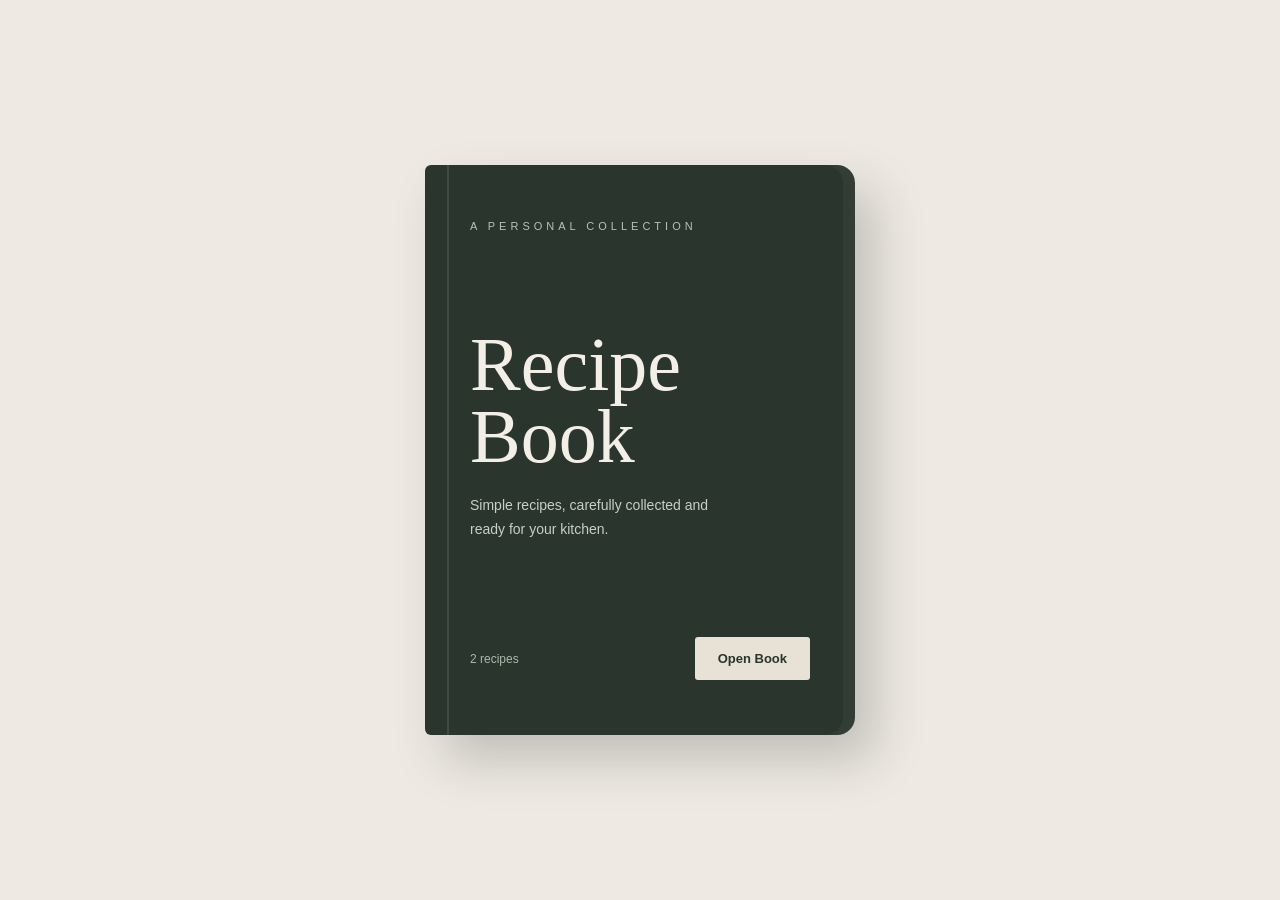
==== index.html @ c678ca1b "initial commit" ====
<!DOCTYPE html>
<html lang="en">
<head>
  <meta charset="UTF-8">
  <meta name="viewport" content="width=device-width, initial-scale=1.0">
  <title>Recipe Book</title>

  <style>
    * {
      box-sizing: border-box;
      margin: 0;
      padding: 0;
    }

    body {
      min-height: 100vh;
      font-family: Inter, Arial, sans-serif;
      background: #eeeae3;
      color: #292823;
      display: flex;
      align-items: center;
      justify-content: center;
    }

    .container {
      width: min(1100px, 92%);
      min-height: 650px;
      display: flex;
      align-items: center;
      justify-content: center;
    }

    .book-cover {
      width: 430px;
      height: 570px;
      background: #29352d;
      border-radius: 6px 18px 18px 6px;
      box-shadow:
        20px 25px 50px rgba(30, 35, 30, 0.22),
        inset -12px 0 0 rgba(255,255,255,0.04);
      color: #f3efe7;
      padding: 55px 45px;
      display: flex;
      flex-direction: column;
      justify-content: space-between;
      position: relative;
      overflow: hidden;
    }

    .book-cover::before {
      content: "";
      position: absolute;
      left: 22px;
      top: 0;
      width: 2px;
      height: 100%;
      background: rgba(255,255,255,0.1);
    }

    .eyebrow {
      text-transform: uppercase;
      letter-spacing: 4px;
      font-size: 11px;
      color: #b9c2b8;
    }

    h1 {
      font-family: Georgia, serif;
      font-size: clamp(48px, 7vw, 76px);
      line-height: 0.95;
      font-weight: 400;
    }

    .subtitle {
      margin-top: 22px;
      max-width: 270px;
      color: #c9cec8;
      line-height: 1.7;
      font-size: 14px;
    }

    .cover-bottom {
      display: flex;
      align-items: center;
      justify-content: space-between;
      gap: 20px;
    }

    .recipe-count {
      font-size: 12px;
      color: #adb7ad;
    }

    .open-btn {
      border: 0;
      background: #e8e1d5;
      color: #29352d;
      padding: 14px 23px;
      border-radius: 3px;
      cursor: pointer;
      font-size: 13px;
      font-weight: 600;
      transition: 0.2s ease;
    }

    .open-btn:hover {
      background: white;
      transform: translateY(-2px);
    }

    @media (max-width: 600px) {
      .book-cover {
        width: 100%;
        max-width: 390px;
        height: 540px;
        padding: 45px 35px;
      }
    }
  </style>
</head>

<body>

  <main class="container">
    <section class="book-cover">
      <div>
        <div class="eyebrow">A personal collection</div>
      </div>

      <div>
        <h1>Recipe<br>Book</h1>
        <p class="subtitle">
          Simple recipes, carefully collected and ready for your kitchen.
        </p>
      </div>

      <div class="cover-bottom">
        <span class="recipe-count" id="recipeCount"></span>
        <button class="open-btn" onclick="openBook()">Open Book</button>
      </div>
    </section>
  </main>

  <script>
    const STORAGE_KEY = "virtualRecipeBook";

    function getRecipes() {
      const saved = localStorage.getItem(STORAGE_KEY);

      if (saved) {
        return JSON.parse(saved);
      }

      const defaultRecipes = [
        {
          id: crypto.randomUUID(),
          title: "Creamy Garlic Pasta",
          category: "Dinner",
          cookTime: "25 minutes",
          ingredients: [
            "200g pasta",
            "3 cloves garlic",
            "1 cup heavy cream",
            "50g parmesan",
            "1 tbsp olive oil",
            "Salt and black pepper"
          ],
          steps: [
            "Cook pasta according to package instructions.",
            "Heat olive oil and sauté minced garlic.",
            "Add cream and simmer for 3 minutes.",
            "Stir in parmesan until smooth.",
            "Add pasta and season with salt and pepper."
          ],
          imageUrl: ""
        },
        {
          id: crypto.randomUUID(),
          title: "Classic Pancakes",
          category: "Breakfast",
          cookTime: "20 minutes",
          ingredients: [
            "1 cup flour",
            "2 tbsp sugar",
            "1 tsp baking powder",
            "1 egg",
            "3/4 cup milk",
            "2 tbsp melted butter"
          ],
          steps: [
            "Whisk the flour, sugar and baking powder.",
            "Add egg, milk and melted butter.",
            "Mix until just combined.",
            "Cook portions on a lightly buttered pan.",
            "Flip when bubbles appear and cook until golden."
          ],
          imageUrl: ""
        }
      ];

      localStorage.setItem(STORAGE_KEY, JSON.stringify(defaultRecipes));
      return defaultRecipes;
    }

    function openBook() {
      window.location.href = "book.html";
    }

    document.getElementById("recipeCount").textContent =
      `${getRecipes().length} recipes`;
  </script>

</body>
</html>
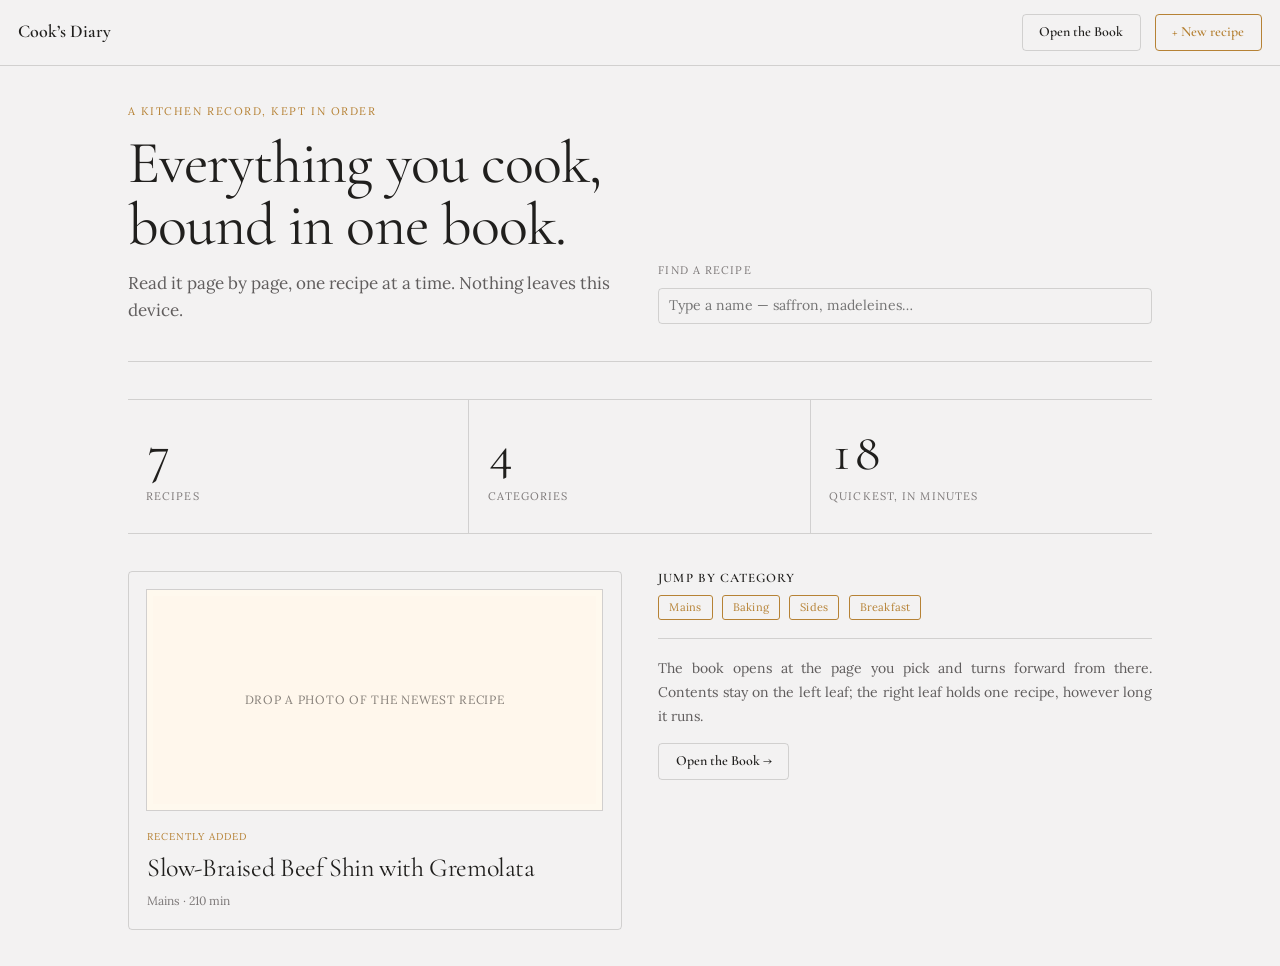
==== commit 13fc79d0: "Build Cook's Diary recipe app Add dashboard, book, and recipe form pages backed by a localStorage da" ====
--- a/index.html
+++ b/index.html
@@ -1,214 +1,148 @@
-<!DOCTYPE html>
-<html lang="en">
-<head>
-  <meta charset="UTF-8">
-  <meta name="viewport" content="width=device-width, initial-scale=1.0">
-  <title>Recipe Book</title>
-
-  <style>
-    * {
-      box-sizing: border-box;
-      margin: 0;
-      padding: 0;
-    }
-
-    body {
-      min-height: 100vh;
-      font-family: Inter, Arial, sans-serif;
-      background: #eeeae3;
-      color: #292823;
-      display: flex;
-      align-items: center;
-      justify-content: center;
-    }
-
-    .container {
-      width: min(1100px, 92%);
-      min-height: 650px;
-      display: flex;
-      align-items: center;
-      justify-content: center;
-    }
-
-    .book-cover {
-      width: 430px;
-      height: 570px;
-      background: #29352d;
-      border-radius: 6px 18px 18px 6px;
-      box-shadow:
-        20px 25px 50px rgba(30, 35, 30, 0.22),
-        inset -12px 0 0 rgba(255,255,255,0.04);
-      color: #f3efe7;
-      padding: 55px 45px;
-      display: flex;
-      flex-direction: column;
-      justify-content: space-between;
-      position: relative;
-      overflow: hidden;
-    }
-
-    .book-cover::before {
-      content: "";
-      position: absolute;
-      left: 22px;
-      top: 0;
-      width: 2px;
-      height: 100%;
-      background: rgba(255,255,255,0.1);
-    }
-
-    .eyebrow {
-      text-transform: uppercase;
-      letter-spacing: 4px;
-      font-size: 11px;
-      color: #b9c2b8;
-    }
-
-    h1 {
-      font-family: Georgia, serif;
-      font-size: clamp(48px, 7vw, 76px);
-      line-height: 0.95;
-      font-weight: 400;
-    }
-
-    .subtitle {
-      margin-top: 22px;
-      max-width: 270px;
-      color: #c9cec8;
-      line-height: 1.7;
-      font-size: 14px;
-    }
-
-    .cover-bottom {
-      display: flex;
-      align-items: center;
-      justify-content: space-between;
-      gap: 20px;
-    }
-
-    .recipe-count {
-      font-size: 12px;
-      color: #adb7ad;
-    }
-
-    .open-btn {
-      border: 0;
-      background: #e8e1d5;
-      color: #29352d;
-      padding: 14px 23px;
-      border-radius: 3px;
-      cursor: pointer;
-      font-size: 13px;
-      font-weight: 600;
-      transition: 0.2s ease;
-    }
-
-    .open-btn:hover {
-      background: white;
-      transform: translateY(-2px);
-    }
-
-    @media (max-width: 600px) {
-      .book-cover {
-        width: 100%;
-        max-width: 390px;
-        height: 540px;
-        padding: 45px 35px;
-      }
-    }
-  </style>
-</head>
-
-<body>
-
-  <main class="container">
-    <section class="book-cover">
-      <div>
-        <div class="eyebrow">A personal collection</div>
-      </div>
-
-      <div>
-        <h1>Recipe<br>Book</h1>
-        <p class="subtitle">
-          Simple recipes, carefully collected and ready for your kitchen.
-        </p>
-      </div>
-
-      <div class="cover-bottom">
-        <span class="recipe-count" id="recipeCount"></span>
-        <button class="open-btn" onclick="openBook()">Open Book</button>
-      </div>
-    </section>
-  </main>
-
-  <script>
-    const STORAGE_KEY = "virtualRecipeBook";
-
-    function getRecipes() {
-      const saved = localStorage.getItem(STORAGE_KEY);
-
-      if (saved) {
-        return JSON.parse(saved);
-      }
-
-      const defaultRecipes = [
-        {
-          id: crypto.randomUUID(),
-          title: "Creamy Garlic Pasta",
-          category: "Dinner",
-          cookTime: "25 minutes",
-          ingredients: [
-            "200g pasta",
-            "3 cloves garlic",
-            "1 cup heavy cream",
-            "50g parmesan",
-            "1 tbsp olive oil",
-            "Salt and black pepper"
-          ],
-          steps: [
-            "Cook pasta according to package instructions.",
-            "Heat olive oil and sauté minced garlic.",
-            "Add cream and simmer for 3 minutes.",
-            "Stir in parmesan until smooth.",
-            "Add pasta and season with salt and pepper."
-          ],
-          imageUrl: ""
-        },
-        {
-          id: crypto.randomUUID(),
-          title: "Classic Pancakes",
-          category: "Breakfast",
-          cookTime: "20 minutes",
-          ingredients: [
-            "1 cup flour",
-            "2 tbsp sugar",
-            "1 tsp baking powder",
-            "1 egg",
-            "3/4 cup milk",
-            "2 tbsp melted butter"
-          ],
-          steps: [
-            "Whisk the flour, sugar and baking powder.",
-            "Add egg, milk and melted butter.",
-            "Mix until just combined.",
-            "Cook portions on a lightly buttered pan.",
-            "Flip when bubbles appear and cook until golden."
-          ],
-          imageUrl: ""
-        }
-      ];
-
-      localStorage.setItem(STORAGE_KEY, JSON.stringify(defaultRecipes));
-      return defaultRecipes;
-    }
-
-    function openBook() {
-      window.location.href = "book.html";
-    }
-
-    document.getElementById("recipeCount").textContent =
-      `${getRecipes().length} recipes`;
-  </script>
-
-</body>
-</html>+<!DOCTYPE html>
+<html lang="en">
+<head>
+<meta charset="utf-8">
+<meta name="viewport" content="width=device-width, initial-scale=1">
+<title>Cook's Diary</title>
+<link rel="stylesheet" href="styles.css">
+</head>
+<body class="page-dashboard">
+<header class="nav">
+  <span class="nav-brand">Cook&rsquo;s Diary</span>
+  <a class="btn btn-secondary" href="book.html">Open the Book</a>
+  <a class="btn btn-primary" href="recipe-form.html">+ New recipe</a>
+</header>
+
+<main>
+  <section class="hero">
+    <div>
+      <div class="hero-kicker">A kitchen record, kept in order</div>
+      <h1>Everything you cook, bound in one book.</h1>
+      <p class="hero-tagline">Read it page by page, one recipe at a time. Nothing leaves this device.</p>
+    </div>
+    <div>
+      <label class="search-label" for="q">Find a recipe</label>
+      <input id="q" class="input" type="search" placeholder="Type a name — saffron, madeleines…" autocomplete="off" />
+      <div class="search-wrap">
+        <div id="search-results" class="search-results" hidden></div>
+        <div id="search-empty" class="search-empty" hidden>Nothing under that name yet.</div>
+      </div>
+    </div>
+  </section>
+
+  <hr class="hr" style="margin: var(--space-8) 0">
+
+  <section id="has-recipes" style="animation: inkIn 320ms ease both" hidden>
+    <div class="stats-row">
+      <div class="stat">
+        <div id="stat-total" class="stat-num">0</div>
+        <div class="stat-label">Recipes</div>
+      </div>
+      <div class="stat">
+        <div id="stat-cats" class="stat-num">0</div>
+        <div class="stat-label">Categories</div>
+      </div>
+      <div class="stat">
+        <div id="stat-quickest" class="stat-num">—</div>
+        <div class="stat-label">Quickest, in minutes</div>
+      </div>
+    </div>
+
+    <div class="dash-body">
+      <a id="spotlight" class="spotlight" href="book.html">
+        <div class="spotlight-photo" id="spotlight-photo"></div>
+        <div class="spotlight-kicker">Recently added</div>
+        <h3 id="spotlight-title"></h3>
+        <div class="spotlight-meta" id="spotlight-meta"></div>
+      </a>
+
+      <div>
+        <h6>Jump by category</h6>
+        <div id="cat-chips" class="cat-chips"></div>
+        <hr class="hr">
+        <p class="dash-blurb">The book opens at the page you pick and turns forward from there. Contents stay on the left leaf; the right leaf holds one recipe, however long it runs.</p>
+        <a class="btn btn-secondary" href="book.html">Open the Book &rarr;</a>
+      </div>
+    </div>
+  </section>
+
+  <section id="is-empty" class="empty-state" hidden>
+    <h2>No pages yet</h2>
+    <p>Add the first recipe and it becomes page one of the book.</p>
+    <a class="btn btn-primary" href="recipe-form.html">Add your first recipe</a>
+  </section>
+</main>
+
+<script type="module">
+  import { load } from './recipes.js';
+
+  const list = load();
+
+  const qInput = document.getElementById('q');
+  const resultsEl = document.getElementById('search-results');
+  const emptyEl = document.getElementById('search-empty');
+
+  function renderSearch() {
+    const q = qInput.value.trim().toLowerCase();
+    resultsEl.hidden = true;
+    emptyEl.hidden = true;
+    resultsEl.innerHTML = '';
+    if (!q) return;
+    const matches = list.filter(r =>
+      r.title.toLowerCase().includes(q) || (r.category || '').toLowerCase().includes(q)
+    ).slice(0, 6);
+    if (matches.length === 0) {
+      emptyEl.hidden = false;
+      return;
+    }
+    resultsEl.hidden = false;
+    matches.forEach(r => {
+      const a = document.createElement('a');
+      a.className = 'search-result-row';
+      a.href = 'book.html?id=' + encodeURIComponent(r.id);
+      a.innerHTML =
+        '<span class="search-result-title"></span><span style="flex:1"></span>' +
+        '<span class="search-result-cat"></span>';
+      a.querySelector('.search-result-title').textContent = r.title;
+      a.querySelector('.search-result-cat').textContent = r.category || '';
+      resultsEl.appendChild(a);
+    });
+  }
+  qInput.addEventListener('input', renderSearch);
+
+  const cats = [];
+  list.forEach(r => { if (r.category && cats.indexOf(r.category) < 0) cats.push(r.category); });
+
+  if (list.length === 0) {
+    document.getElementById('is-empty').hidden = false;
+  } else {
+    document.getElementById('has-recipes').hidden = false;
+
+    document.getElementById('stat-total').textContent = list.length;
+    document.getElementById('stat-cats').textContent = cats.length;
+    const times = list.map(r => Number(r.cookTime) || 0).filter(t => t > 0);
+    document.getElementById('stat-quickest').textContent = times.length ? Math.min.apply(null, times) : '—';
+
+    const newest = list[list.length - 1];
+    document.getElementById('spotlight').href = 'book.html?id=' + encodeURIComponent(newest.id);
+    document.getElementById('spotlight-title').textContent = newest.title;
+    document.getElementById('spotlight-meta').textContent = newest.category + ' · ' + newest.cookTime + ' min';
+    const photoEl = document.getElementById('spotlight-photo');
+    if (newest.imageUrl) {
+      photoEl.innerHTML = '<img class="plate" src="' + newest.imageUrl.replace(/"/g, '&quot;') + '" alt="">';
+    } else {
+      photoEl.innerHTML = '<div class="plate plate-placeholder">Drop a photo of the newest recipe</div>';
+    }
+
+    const chipsEl = document.getElementById('cat-chips');
+    cats.forEach(c => {
+      const a = document.createElement('a');
+      a.className = 'tag tag-outline';
+      a.href = 'book.html?cat=' + encodeURIComponent(c);
+      a.textContent = c;
+      chipsEl.appendChild(a);
+    });
+  }
+</script>
+</body>
+</html>
--- a/styles.css
+++ b/styles.css
@@ -0,0 +1,321 @@
+/* Cook's Diary — design tokens + component classes (from the Classical design system export),
+   plus page layout rules for the dashboard, book and recipe form. */
+@import url('https://fonts.googleapis.com/css2?family=Cormorant+Garamond:wght@400;600&family=Lora:wght@400;600&display=swap');
+
+:root {
+  --color-bg: #f3f2f2;
+  --color-surface: #eae9e9;
+  --color-text: #201f1d;
+  --color-accent: #b68235;
+  --color-accent-2: #ac803e;
+  --color-divider: color-mix(in srgb, #201f1d 16%, transparent);
+
+  --color-neutral-100: #f8f4f4;
+  --color-neutral-200: #eae7e7;
+  --color-neutral-300: #d7d3d3;
+  --color-neutral-400: #bab6b6;
+  --color-neutral-500: #9b9797;
+  --color-neutral-600: #7d7979;
+  --color-neutral-700: #605d5d;
+  --color-neutral-800: #444141;
+  --color-neutral-900: #2d2b2b;
+
+  --color-accent-100: #fff3e4;
+  --color-accent-200: #ffe3bf;
+  --color-accent-300: #facb8d;
+  --color-accent-400: #e1ad66;
+  --color-accent-500: #c28d41;
+  --color-accent-600: #a06f24;
+  --color-accent-700: #7d5411;
+  --color-accent-800: #5a3b0a;
+  --color-accent-900: #3a270d;
+
+  --font-heading: "Cormorant Garamond", system-ui, sans-serif;
+  --font-heading-weight: 600;
+  --font-body: "Lora", system-ui, sans-serif;
+
+  --space-1: 4.6px;
+  --space-2: 9.2px;
+  --space-3: 13.8px;
+  --space-4: 18.4px;
+  --space-6: 27.6px;
+  --space-8: 36.8px;
+
+  --radius-sm: 2px;
+  --radius-md: 4px;
+  --radius-lg: 7px;
+
+  --shadow-sm: 0 1px 2px color-mix(in srgb, #2d2b2b 14%, transparent);
+  --shadow-md: 0 3px 10px color-mix(in srgb, #2d2b2b 16%, transparent);
+  --shadow-lg: 0 12px 32px color-mix(in srgb, #2d2b2b 22%, transparent);
+}
+
+*, *::before, *::after { box-sizing: border-box; }
+html, body { margin: 0; background: var(--color-bg); }
+body {
+  color: var(--color-text);
+  font-family: var(--font-body);
+  font-size: 15px;
+  line-height: 1.55;
+  font-weight: 400;
+}
+h1, h2, h3, h4, h5, h6 {
+  font-family: var(--font-heading); font-weight: var(--font-heading-weight);
+  line-height: 1.12; letter-spacing: -0.015em; margin: 0 0 var(--space-2);
+}
+h1 { font-size: 42px; }
+h2 { font-size: 32px; }
+h3 { font-size: 25px; }
+h4 { font-size: 20px; }
+h5 { font-size: 16px; }
+h6 { font-size: 13px; letter-spacing: 0.08em; text-transform: uppercase; }
+p { margin: 0 0 var(--space-3); }
+a { color: var(--color-accent); text-underline-offset: 3px; }
+a:hover { color: var(--color-accent-700); }
+img { display: block; max-width: 100%; }
+:focus { outline: none; }
+:focus-visible { outline: 2px solid var(--color-accent); outline-offset: 2px; }
+::selection { background: color-mix(in srgb, var(--color-accent) 30%, transparent); }
+
+.plate {
+  filter: sepia(0.22) saturate(0.82) contrast(1.05);
+  box-sizing: border-box;
+  border: 6px solid var(--color-surface);
+  outline: 1px solid var(--color-divider);
+  width: 100%; height: 100%; object-fit: cover;
+  background: var(--color-neutral-200);
+}
+.plate-placeholder {
+  display: flex; align-items: center; justify-content: center;
+  text-align: center; padding: var(--space-3);
+  font-size: 12px; letter-spacing: 0.06em; text-transform: uppercase;
+  color: var(--color-neutral-600);
+}
+
+/* — rules — */
+.hr { height: 1px; border: 0; margin: var(--space-4) 0; background: var(--color-divider); }
+
+/* — buttons — */
+.btn {
+  display: inline-flex; align-items: center; justify-content: center; gap: 6px;
+  cursor: pointer; text-decoration: none;
+  font-family: var(--font-heading); font-weight: var(--font-heading-weight);
+  font-size: 14px; line-height: 1.2; color: var(--color-text);
+  background: transparent; border: 1px solid transparent;
+  padding: var(--space-2) calc(var(--space-3) * 1.2);
+  border-radius: var(--radius-md);
+}
+.btn:disabled { opacity: 0.45; cursor: not-allowed; }
+.btn-primary { color: var(--color-accent); border-color: var(--color-accent); }
+.btn-primary:hover { background: color-mix(in srgb, var(--color-accent) 12%, transparent); }
+.btn-primary:active { background: color-mix(in srgb, var(--color-accent) 22%, transparent); }
+.btn-secondary { border-color: var(--color-divider); color: var(--color-text); }
+.btn-secondary:hover { background: color-mix(in srgb, var(--color-text) 7%, transparent); }
+.btn-secondary:active { background: color-mix(in srgb, var(--color-text) 14%, transparent); }
+.btn-ghost { color: var(--color-accent); padding-inline: var(--space-1); border-color: transparent; background: none; }
+.btn-ghost:hover { background: color-mix(in srgb, var(--color-accent) 10%, transparent); }
+.btn-ghost:active { background: color-mix(in srgb, var(--color-accent) 18%, transparent); }
+
+/* — forms — */
+.field > label {
+  display: block; font-size: 12px; margin-bottom: 5px;
+  color: color-mix(in srgb, var(--color-text) 70%, transparent);
+}
+.input {
+  width: 100%; min-height: 36px; padding: 6px 10px; font: inherit;
+  font-size: 14px; color: var(--color-text); caret-color: var(--color-accent);
+  background: transparent;
+  border: 1px solid var(--color-divider); border-radius: var(--radius-md);
+}
+.input:hover { border-color: color-mix(in srgb, var(--color-text) 45%, transparent); }
+.input:focus-visible { border-color: var(--color-accent); outline-offset: 0; }
+textarea.input { font-family: var(--font-body); min-height: 90px; resize: vertical; }
+.field-error { font-size: 12px; color: var(--color-accent-800); margin-top: var(--space-1); }
+
+/* — tags — */
+.tag {
+  display: inline-flex; align-items: center; font-size: 11px;
+  letter-spacing: 0.02em; padding: 3px 10px;
+  border-radius: calc(var(--radius-md) * 0.75);
+}
+.tag-outline { border: 1px solid var(--color-accent); color: var(--color-accent); text-decoration: none; }
+.tag-outline:hover { border-color: var(--color-accent); color: var(--color-accent-700); background: color-mix(in srgb, var(--color-accent) 8%, transparent); }
+
+/* — navigation — */
+.nav {
+  display: flex; align-items: center; gap: var(--space-3);
+  padding: var(--space-3) var(--space-4);
+  border-bottom: 1px solid var(--color-divider);
+  background: var(--color-bg);
+}
+.nav-brand {
+  font-family: var(--font-heading); font-weight: var(--font-heading-weight);
+  font-size: 18px; margin-right: auto; text-decoration: none; color: var(--color-text);
+}
+
+@keyframes inkIn { from { opacity: 0; transform: translateY(6px); } to { opacity: 1; transform: none; } }
+@keyframes pageTurn {
+  from { transform: rotateY(0deg); box-shadow: -12px 0 40px rgba(45,43,43,0.10); }
+  to   { transform: rotateY(-172deg); box-shadow: -2px 0 60px rgba(45,43,43,0.28); }
+}
+
+/* ══════════════ Dashboard ══════════════ */
+.page-dashboard main {
+  max-width: 1080px; margin: 0 auto; padding: var(--space-8) var(--space-6);
+}
+.hero {
+  display: grid; grid-template-columns: repeat(auto-fit, minmax(300px, 1fr));
+  gap: var(--space-8); align-items: end;
+}
+.hero-kicker {
+  font-size: 11px; letter-spacing: 0.14em; text-transform: uppercase;
+  color: var(--color-accent); margin-bottom: var(--space-3);
+}
+.hero h1 { font-size: 60px; font-weight: 400; line-height: 1.02; margin: 0 0 var(--space-3); }
+.hero-tagline { font-size: 17px; line-height: 1.6; color: var(--color-neutral-700); max-width: 44ch; margin: 0; }
+
+.search-label {
+  display: block; font-size: 11px; letter-spacing: 0.1em; text-transform: uppercase;
+  color: var(--color-neutral-600); margin-bottom: var(--space-2);
+}
+.search-wrap { position: relative; }
+.search-results {
+  position: absolute; left: 0; right: 0; top: var(--space-2); z-index: 15;
+  background: var(--color-neutral-100); border: 1px solid var(--color-divider);
+  border-radius: var(--radius-md); box-shadow: var(--shadow-md); overflow: hidden;
+}
+.search-result-row {
+  display: flex; align-items: baseline; gap: var(--space-3);
+  padding: var(--space-3); text-decoration: none; color: var(--color-text);
+  border-bottom: 1px solid var(--color-divider); transition: background 140ms ease;
+}
+.search-result-row:last-child { border-bottom: none; }
+.search-result-row:hover { background: var(--color-accent-100); }
+.search-result-title { font-family: var(--font-heading); font-size: 16px; }
+.search-result-cat { font-size: 11px; color: var(--color-neutral-600); letter-spacing: 0.06em; text-transform: uppercase; }
+.search-empty {
+  position: absolute; left: 0; right: 0; top: var(--space-2); z-index: 15;
+  background: var(--color-neutral-100); border: 1px solid var(--color-divider);
+  border-radius: var(--radius-md); box-shadow: var(--shadow-md);
+  padding: var(--space-3); font-size: 14px; color: var(--color-neutral-700);
+}
+
+.stats-row {
+  display: grid; grid-template-columns: repeat(3, 1fr);
+  border-top: 1px solid var(--color-divider); border-bottom: 1px solid var(--color-divider);
+}
+.stat { padding: var(--space-6) var(--space-4); border-right: 1px solid var(--color-divider); }
+.stat:last-child { border-right: none; }
+.stat-num { font-family: var(--font-heading); font-size: 52px; line-height: 1; font-weight: 400; font-feature-settings: 'tnum'; }
+.stat-label { font-size: 11px; letter-spacing: 0.1em; text-transform: uppercase; color: var(--color-neutral-600); margin-top: var(--space-2); }
+
+.dash-body { display: grid; grid-template-columns: repeat(auto-fit, minmax(320px, 1fr)); gap: var(--space-8); margin-top: var(--space-8); align-items: start; }
+.spotlight { display: block; text-decoration: none; color: inherit; border: 1px solid var(--color-divider); border-radius: var(--radius-md); padding: var(--space-4); transition: border-color 180ms ease; }
+.spotlight:hover { border-color: var(--color-accent); }
+.spotlight-photo { margin-bottom: var(--space-4); height: 220px; }
+.spotlight-kicker { font-size: 10px; letter-spacing: 0.1em; text-transform: uppercase; color: var(--color-accent); }
+.spotlight h3 { font-size: 26px; font-weight: 400; margin: var(--space-2) 0; }
+.spotlight-meta { font-size: 12px; color: var(--color-neutral-600); }
+
+.cat-chips { display: flex; flex-wrap: wrap; gap: var(--space-2); }
+.dash-blurb { font-size: 14px; line-height: 1.7; color: var(--color-neutral-700); text-align: justify; hyphens: auto; }
+
+.empty-state {
+  border: 1px solid var(--color-divider); border-radius: var(--radius-md); padding: var(--space-8);
+  text-align: center; max-width: 560px; margin: 0 auto;
+}
+.empty-state h2 { font-size: 34px; font-weight: 400; margin: 0 0 var(--space-2); }
+.empty-state p { color: var(--color-neutral-700); max-width: 40ch; margin: 0 auto var(--space-4); }
+
+/* ══════════════ Book ══════════════ */
+.page-book, .page-book body { height: 100%; }
+.book-shell { height: 100vh; display: flex; flex-direction: column; overflow: hidden; }
+.book-nav { flex: 0 0 auto; }
+.book-folio { font-size: 11px; letter-spacing: 0.08em; text-transform: uppercase; color: var(--color-neutral-600); font-feature-settings: 'tnum'; }
+#toc-toggle { display: none; }
+
+.book-stage { flex: 1; min-height: 0; display: flex; justify-content: center; padding: var(--space-6) var(--space-6) var(--space-8); perspective: 2400px; }
+.book {
+  display: flex; width: 100%; max-width: 1340px; min-height: 0; position: relative;
+  background: var(--color-neutral-100); border: 1px solid var(--color-divider); box-shadow: var(--shadow-lg);
+}
+
+.toc {
+  flex: 0 0 288px; width: 288px; background: var(--color-neutral-100); overflow-y: auto;
+  padding: var(--space-6) var(--space-4); border-right: 1px solid var(--color-divider);
+}
+.toc-heading { font-family: var(--font-heading); font-size: 11px; letter-spacing: 0.14em; text-transform: uppercase; color: var(--color-neutral-600); margin-bottom: var(--space-4); }
+.toc-row {
+  width: 100%; display: flex; gap: var(--space-3); align-items: baseline; text-align: left;
+  background: transparent; border: 0; border-left: 2px solid transparent; cursor: pointer;
+  padding: var(--space-2) var(--space-2) var(--space-2) var(--space-3);
+  font-family: var(--font-heading); font-size: 16px; color: var(--color-neutral-700);
+  transition: color 160ms ease, border-color 160ms ease;
+}
+.toc-row:hover { color: var(--color-text); border-left-color: var(--color-neutral-400); }
+.toc-row.active { border-left-color: var(--color-accent); color: var(--color-text); }
+.toc-num { font-size: 11px; color: var(--color-neutral-500); font-feature-settings: 'tnum'; min-width: 18px; }
+.toc-row.active .toc-num { color: var(--color-accent); }
+
+.reading-pane { flex: 1; min-width: 0; position: relative; overflow: hidden; background: var(--color-neutral-100); }
+.reading-pane::before {
+  content: ''; position: absolute; left: 0; top: 0; bottom: 0; width: 26px; pointer-events: none; z-index: 5;
+  background: linear-gradient(to right, rgba(45,43,43,0.14), rgba(45,43,43,0.02) 55%, transparent);
+}
+.reading-scroll { position: absolute; inset: 0; overflow-y: auto; padding: var(--space-8) var(--space-8) 108px calc(var(--space-8) + 14px); }
+.recipe-article { max-width: 760px; margin: 0 auto; animation: inkIn 320ms ease both; }
+.recipe-photo { margin-bottom: var(--space-6); height: 260px; }
+.recipe-meta-row { display: flex; align-items: center; gap: var(--space-3); margin-bottom: var(--space-3); }
+.recipe-cook { font-size: 12px; color: var(--color-neutral-600); font-feature-settings: 'tnum'; }
+.recipe-article h1 { font-size: 46px; font-weight: 400; margin: 0 0 var(--space-4); }
+.recipe-columns { display: grid; grid-template-columns: repeat(auto-fit, minmax(240px, 1fr)); gap: var(--space-8); }
+.ingredient-list { list-style: none; margin: 0; padding: 0; display: flex; flex-direction: column; }
+.ingredient-list li { padding: var(--space-2) 0; border-bottom: 1px solid var(--color-divider); font-size: 15px; line-height: 1.5; }
+.step-list { list-style: none; margin: 0; padding: 0; display: flex; flex-direction: column; gap: var(--space-4); }
+.step-list li { display: flex; gap: var(--space-3); align-items: flex-start; }
+.step-num { font-family: var(--font-heading); font-size: 13px; color: var(--color-accent); font-feature-settings: 'tnum'; padding-top: 3px; min-width: 16px; }
+.step-text { font-size: 15px; line-height: 1.6; text-align: justify; hyphens: auto; }
+
+.book-empty { max-width: 420px; margin: 18vh auto; text-align: center; }
+.book-empty h2 { font-size: 30px; font-weight: 400; }
+.book-empty p { color: var(--color-neutral-700); }
+
+.book-bottombar {
+  position: absolute; left: 0; right: 0; bottom: 0; z-index: 8;
+  display: flex; align-items: center; gap: var(--space-3);
+  padding: var(--space-4) var(--space-8); background: var(--color-neutral-100);
+  border-top: 1px solid var(--color-divider); box-shadow: 0 -14px 16px -8px var(--color-neutral-100);
+}
+.next-label { font-size: 11px; letter-spacing: 0.08em; text-transform: uppercase; color: var(--color-neutral-600); }
+
+.page-turn-overlay {
+  position: absolute; inset: 0; z-index: 12; transform-origin: left center; transform-style: preserve-3d;
+  backface-visibility: hidden; pointer-events: none;
+  background: linear-gradient(to right, var(--color-neutral-200), var(--color-neutral-100) 18%, var(--color-neutral-100) 92%, var(--color-neutral-300));
+  animation: pageTurn 620ms cubic-bezier(0.45,0.05,0.4,1) forwards;
+}
+
+@media (max-width: 860px) {
+  #toc-toggle { display: inline-flex; }
+  .toc {
+    display: none; position: absolute; left: 0; top: 0; bottom: 0; width: 78%; max-width: 320px;
+    z-index: 30; box-shadow: var(--shadow-lg);
+  }
+  .toc.open { display: flex; flex-direction: column; }
+}
+
+/* ══════════════ Recipe Form ══════════════ */
+.page-form main { max-width: 720px; margin: 0 auto; padding: var(--space-8) var(--space-6); }
+.form-kicker { font-size: 11px; letter-spacing: 0.14em; text-transform: uppercase; color: var(--color-accent); margin-bottom: var(--space-2); }
+.page-form h1 { font-size: 44px; font-weight: 400; margin: 0 0 var(--space-6); }
+#recipe-form { display: flex; flex-direction: column; gap: var(--space-6); }
+.form-row-2 { display: grid; grid-template-columns: repeat(auto-fit, minmax(200px, 1fr)); gap: var(--space-4); }
+.form-actions { display: flex; align-items: center; gap: var(--space-3); }
+.form-actions .spacer { flex: 1; }
+.form-summary { font-size: 12px; color: var(--color-accent-800); }
+
+@media (max-width: 480px) {
+  .hero h1 { font-size: 40px; }
+  .page-form h1 { font-size: 34px; }
+  .recipe-article h1 { font-size: 32px; }
+}
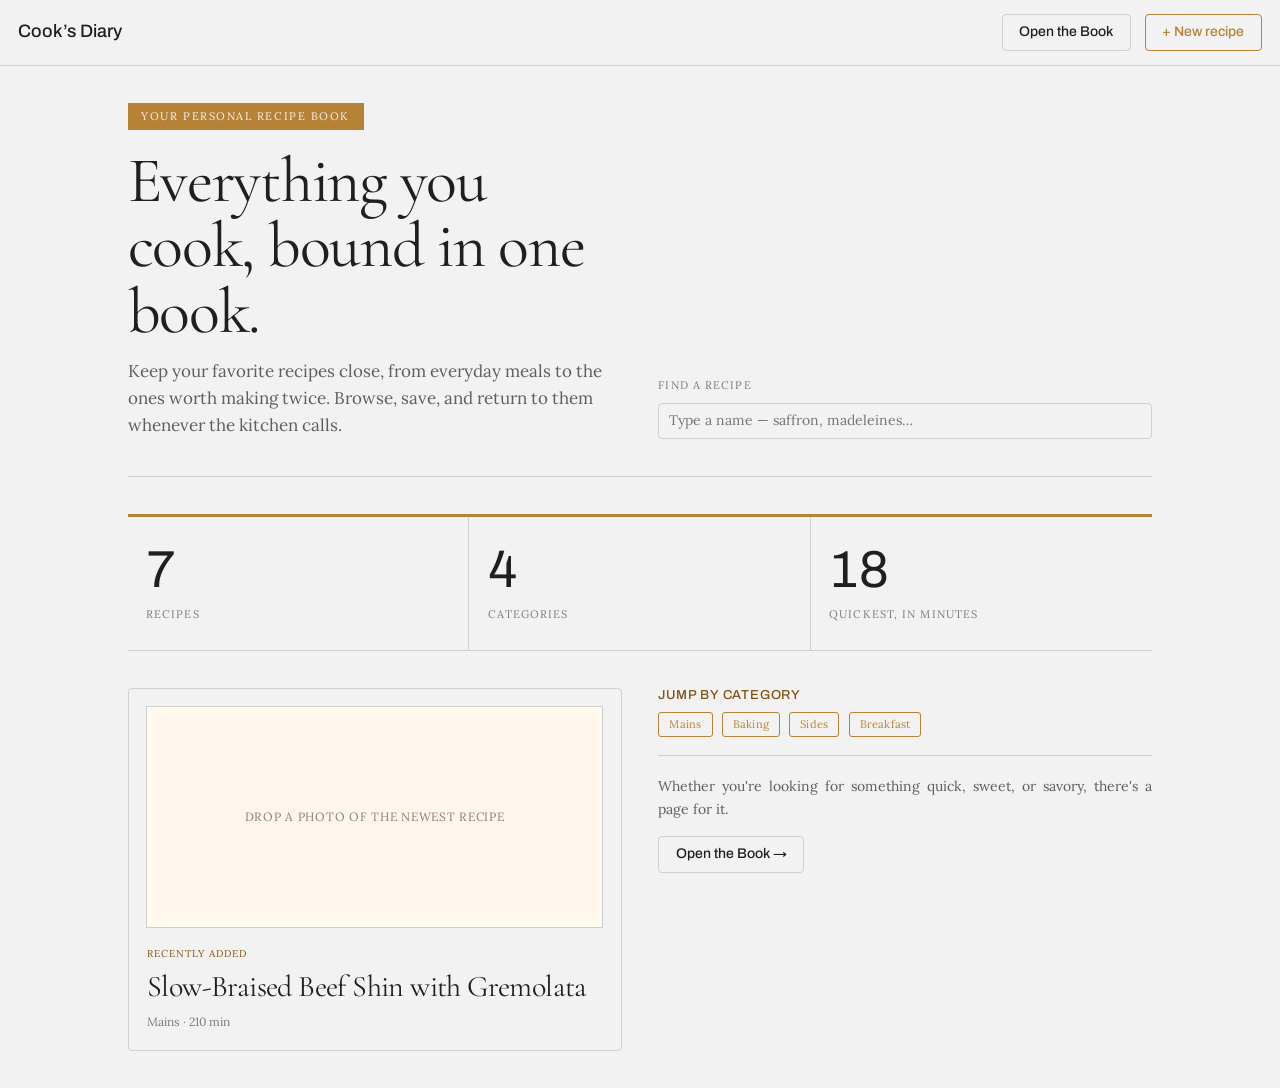
==== commit 67b776ad: "Restyle typography and accent details, refresh dashboard copy Switch interface chrome to Archivo wit" ====
--- a/index.html
+++ b/index.html
@@ -16,9 +16,9 @@
 <main>
   <section class="hero">
     <div>
-      <div class="hero-kicker">A kitchen record, kept in order</div>
+      <div class="hero-kicker">Your personal recipe book</div>
       <h1>Everything you cook, bound in one book.</h1>
-      <p class="hero-tagline">Read it page by page, one recipe at a time. Nothing leaves this device.</p>
+      <p class="hero-tagline">Keep your favorite recipes close, from everyday meals to the ones worth making twice. Browse, save, and return to them whenever the kitchen calls.</p>
     </div>
     <div>
       <label class="search-label" for="q">Find a recipe</label>
@@ -60,7 +60,7 @@
         <h6>Jump by category</h6>
         <div id="cat-chips" class="cat-chips"></div>
         <hr class="hr">
-        <p class="dash-blurb">The book opens at the page you pick and turns forward from there. Contents stay on the left leaf; the right leaf holds one recipe, however long it runs.</p>
+        <p class="dash-blurb">Whether you're looking for something quick, sweet, or savory, there's a page for it.</p>
         <a class="btn btn-secondary" href="book.html">Open the Book &rarr;</a>
       </div>
     </div>
--- a/styles.css
+++ b/styles.css
@@ -1,6 +1,7 @@
 /* Cook's Diary — design tokens + component classes (from the Classical design system export),
    plus page layout rules for the dashboard, book and recipe form. */
 @import url('https://fonts.googleapis.com/css2?family=Cormorant+Garamond:wght@400;600&family=Lora:wght@400;600&display=swap');
+@import url('https://fonts.googleapis.com/css2?family=Archivo:wght@400;500;600&display=swap');
 
 :root {
   --color-bg: #f3f2f2;
@@ -30,8 +31,9 @@
   --color-accent-800: #5a3b0a;
   --color-accent-900: #3a270d;
 
-  --font-heading: "Cormorant Garamond", system-ui, sans-serif;
-  --font-heading-weight: 600;
+  --font-heading: "Archivo", system-ui, sans-serif;
+  --font-heading-weight: 500;
+  --font-display: "Cormorant Garamond", serif;
   --font-body: "Lora", system-ui, sans-serif;
 
   --space-1: 4.6px;
@@ -69,6 +71,8 @@
 h4 { font-size: 20px; }
 h5 { font-size: 16px; }
 h6 { font-size: 13px; letter-spacing: 0.08em; text-transform: uppercase; }
+h1, h2, h3 { letter-spacing: -0.02em; }
+h6, label { letter-spacing: 0.06em; }
 p { margin: 0 0 var(--space-3); }
 a { color: var(--color-accent); text-underline-offset: 3px; }
 a:hover { color: var(--color-accent-700); }
@@ -168,10 +172,12 @@
   gap: var(--space-8); align-items: end;
 }
 .hero-kicker {
+  display: inline-block;
   font-size: 11px; letter-spacing: 0.14em; text-transform: uppercase;
-  color: var(--color-accent); margin-bottom: var(--space-3);
-}
-.hero h1 { font-size: 60px; font-weight: 400; line-height: 1.02; margin: 0 0 var(--space-3); }
+  background: var(--color-accent); color: var(--color-neutral-100);
+  padding: 5px var(--space-3); margin-bottom: var(--space-4);
+}
+.hero h1 { font-family: var(--font-display); font-size: 64px; font-weight: 400; line-height: 1.02; margin: 0 0 var(--space-3); }
 .hero-tagline { font-size: 17px; line-height: 1.6; color: var(--color-neutral-700); max-width: 44ch; margin: 0; }
 
 .search-label {
@@ -202,7 +208,7 @@
 
 .stats-row {
   display: grid; grid-template-columns: repeat(3, 1fr);
-  border-top: 1px solid var(--color-divider); border-bottom: 1px solid var(--color-divider);
+  border-top: 3px solid var(--color-accent); border-bottom: 1px solid var(--color-divider);
 }
 .stat { padding: var(--space-6) var(--space-4); border-right: 1px solid var(--color-divider); }
 .stat:last-child { border-right: none; }
@@ -213,10 +219,11 @@
 .spotlight { display: block; text-decoration: none; color: inherit; border: 1px solid var(--color-divider); border-radius: var(--radius-md); padding: var(--space-4); transition: border-color 180ms ease; }
 .spotlight:hover { border-color: var(--color-accent); }
 .spotlight-photo { margin-bottom: var(--space-4); height: 220px; }
-.spotlight-kicker { font-size: 10px; letter-spacing: 0.1em; text-transform: uppercase; color: var(--color-accent); }
-.spotlight h3 { font-size: 26px; font-weight: 400; margin: var(--space-2) 0; }
+.spotlight-kicker { font-size: 10px; letter-spacing: 0.1em; text-transform: uppercase; color: var(--color-accent-700); }
+.spotlight h3 { font-family: var(--font-display); font-size: 30px; font-weight: 400; margin: var(--space-2) 0; }
 .spotlight-meta { font-size: 12px; color: var(--color-neutral-600); }
 
+.dash-body h6 { color: var(--color-accent-700); }
 .cat-chips { display: flex; flex-wrap: wrap; gap: var(--space-2); }
 .dash-blurb { font-size: 14px; line-height: 1.7; color: var(--color-neutral-700); text-align: justify; hyphens: auto; }
 
@@ -253,9 +260,9 @@
   transition: color 160ms ease, border-color 160ms ease;
 }
 .toc-row:hover { color: var(--color-text); border-left-color: var(--color-neutral-400); }
-.toc-row.active { border-left-color: var(--color-accent); color: var(--color-text); }
+.toc-row.active { background: var(--color-accent-100); border-left: 3px solid var(--color-accent); color: var(--color-text); }
 .toc-num { font-size: 11px; color: var(--color-neutral-500); font-feature-settings: 'tnum'; min-width: 18px; }
-.toc-row.active .toc-num { color: var(--color-accent); }
+.toc-row.active .toc-num { color: var(--color-accent-700); }
 
 .reading-pane { flex: 1; min-width: 0; position: relative; overflow: hidden; background: var(--color-neutral-100); }
 .reading-pane::before {
@@ -267,13 +274,15 @@
 .recipe-photo { margin-bottom: var(--space-6); height: 260px; }
 .recipe-meta-row { display: flex; align-items: center; gap: var(--space-3); margin-bottom: var(--space-3); }
 .recipe-cook { font-size: 12px; color: var(--color-neutral-600); font-feature-settings: 'tnum'; }
-.recipe-article h1 { font-size: 46px; font-weight: 400; margin: 0 0 var(--space-4); }
+.recipe-article h1 { font-family: var(--font-display); font-size: 52px; font-weight: 400; margin: 0 0 var(--space-4); }
+.recipe-article h1 + hr { height: 3px; width: 72px; background: var(--color-accent); }
 .recipe-columns { display: grid; grid-template-columns: repeat(auto-fit, minmax(240px, 1fr)); gap: var(--space-8); }
+.recipe-columns h6 { color: var(--color-accent-700); }
 .ingredient-list { list-style: none; margin: 0; padding: 0; display: flex; flex-direction: column; }
 .ingredient-list li { padding: var(--space-2) 0; border-bottom: 1px solid var(--color-divider); font-size: 15px; line-height: 1.5; }
 .step-list { list-style: none; margin: 0; padding: 0; display: flex; flex-direction: column; gap: var(--space-4); }
 .step-list li { display: flex; gap: var(--space-3); align-items: flex-start; }
-.step-num { font-family: var(--font-heading); font-size: 13px; color: var(--color-accent); font-feature-settings: 'tnum'; padding-top: 3px; min-width: 16px; }
+.step-num { font-family: var(--font-heading); font-size: 13px; color: var(--color-accent-700); font-feature-settings: 'tnum'; padding-top: 3px; min-width: 16px; }
 .step-text { font-size: 15px; line-height: 1.6; text-align: justify; hyphens: auto; }
 
 .book-empty { max-width: 420px; margin: 18vh auto; text-align: center; }
@@ -306,8 +315,14 @@
 
 /* ══════════════ Recipe Form ══════════════ */
 .page-form main { max-width: 720px; margin: 0 auto; padding: var(--space-8) var(--space-6); }
-.form-kicker { font-size: 11px; letter-spacing: 0.14em; text-transform: uppercase; color: var(--color-accent); margin-bottom: var(--space-2); }
-.page-form h1 { font-size: 44px; font-weight: 400; margin: 0 0 var(--space-6); }
+.form-kicker {
+  display: inline-block;
+  font-size: 11px; letter-spacing: 0.14em; text-transform: uppercase;
+  background: var(--color-accent); color: var(--color-text);
+  padding: 5px var(--space-3); margin-bottom: var(--space-3);
+}
+.page-form h1 { font-family: var(--font-display); font-size: 48px; font-weight: 400; margin: 0 0 var(--space-6); }
+.page-form h1 + hr { height: 3px; width: 72px; background: var(--color-accent); }
 #recipe-form { display: flex; flex-direction: column; gap: var(--space-6); }
 .form-row-2 { display: grid; grid-template-columns: repeat(auto-fit, minmax(200px, 1fr)); gap: var(--space-4); }
 .form-actions { display: flex; align-items: center; gap: var(--space-3); }
